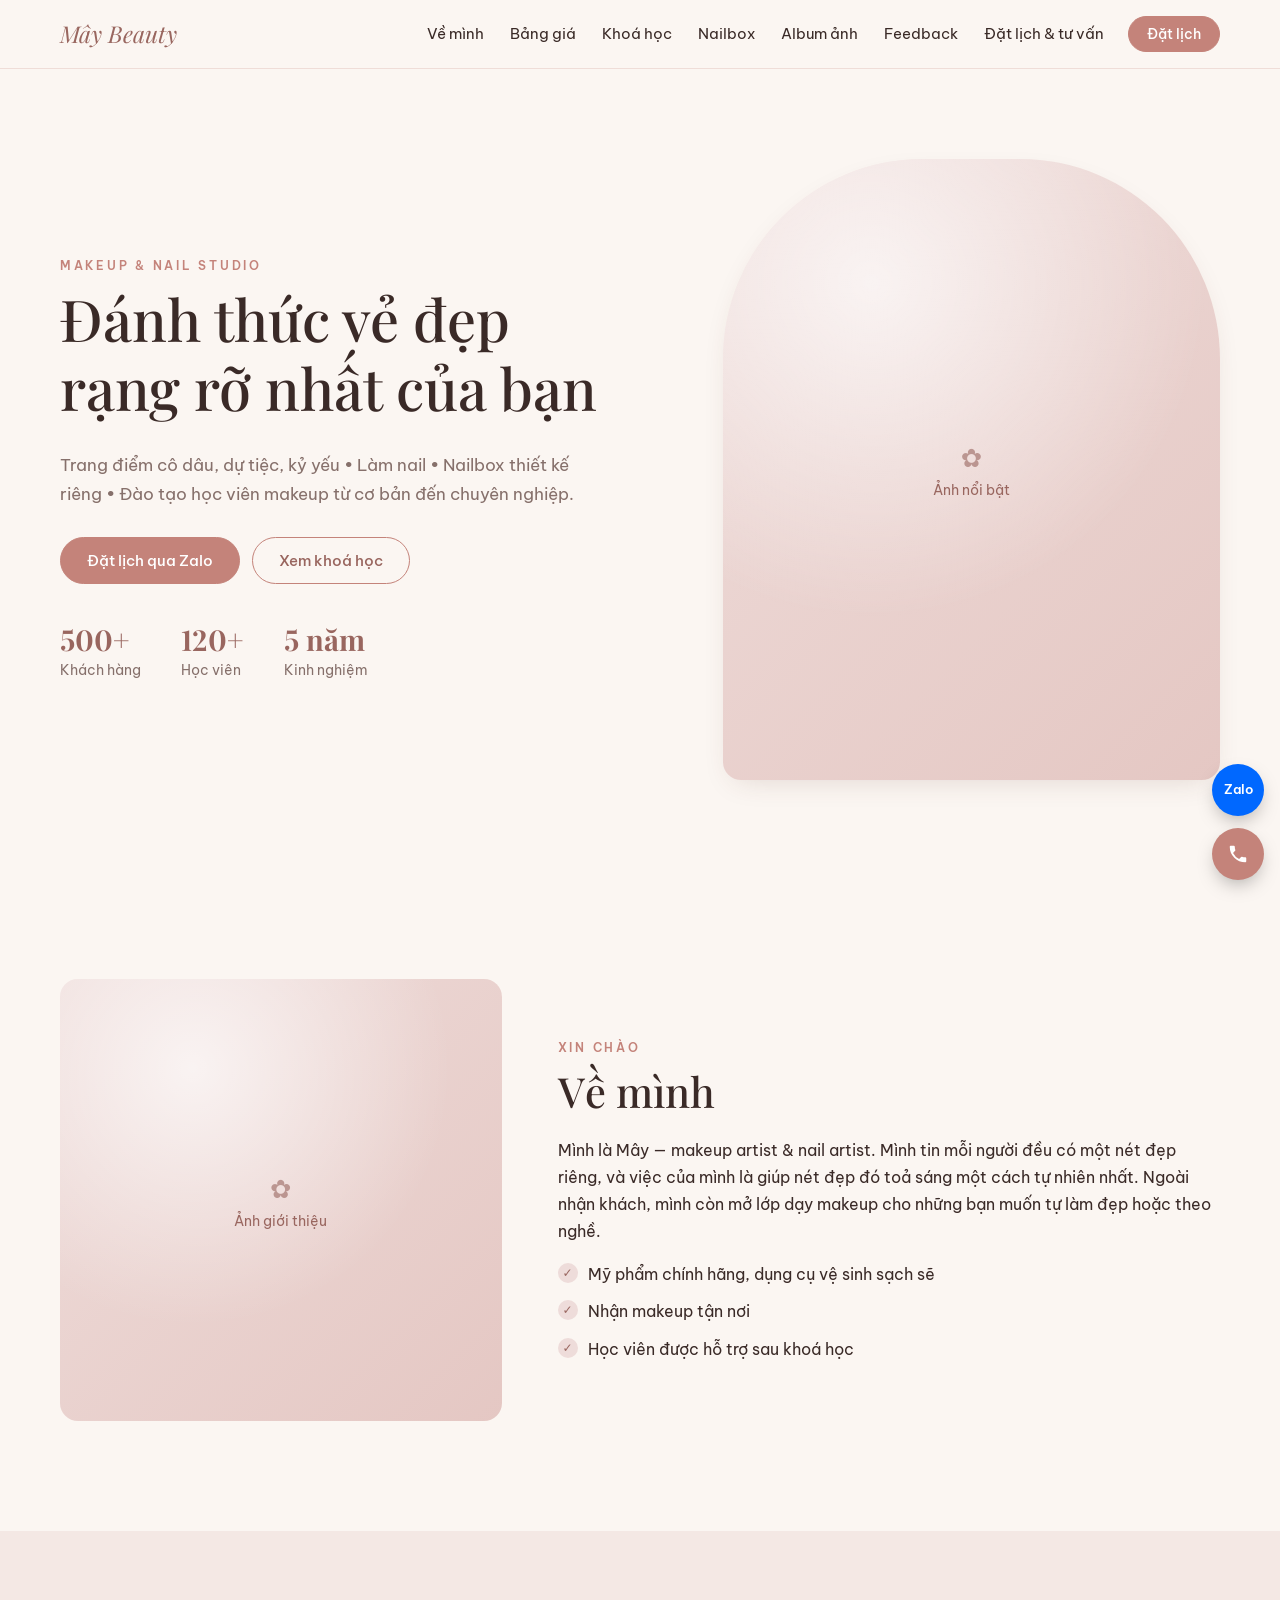
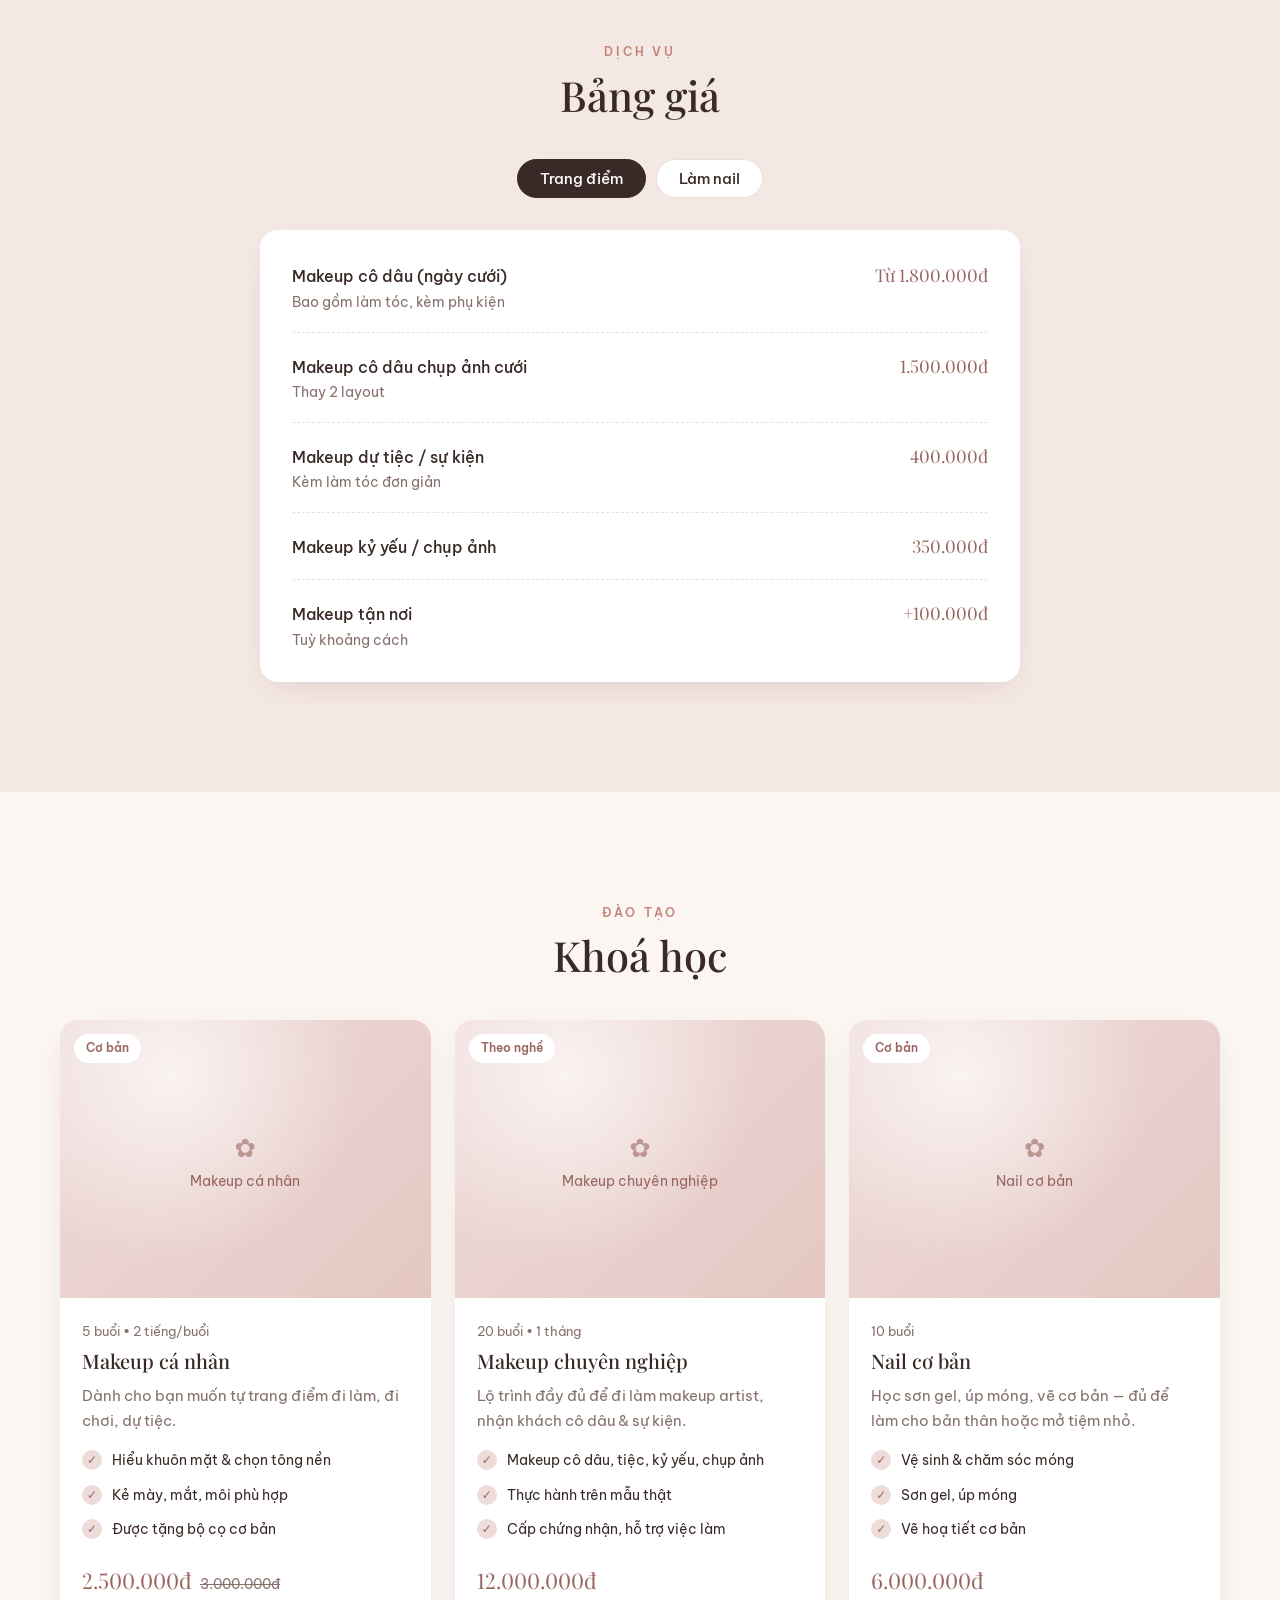
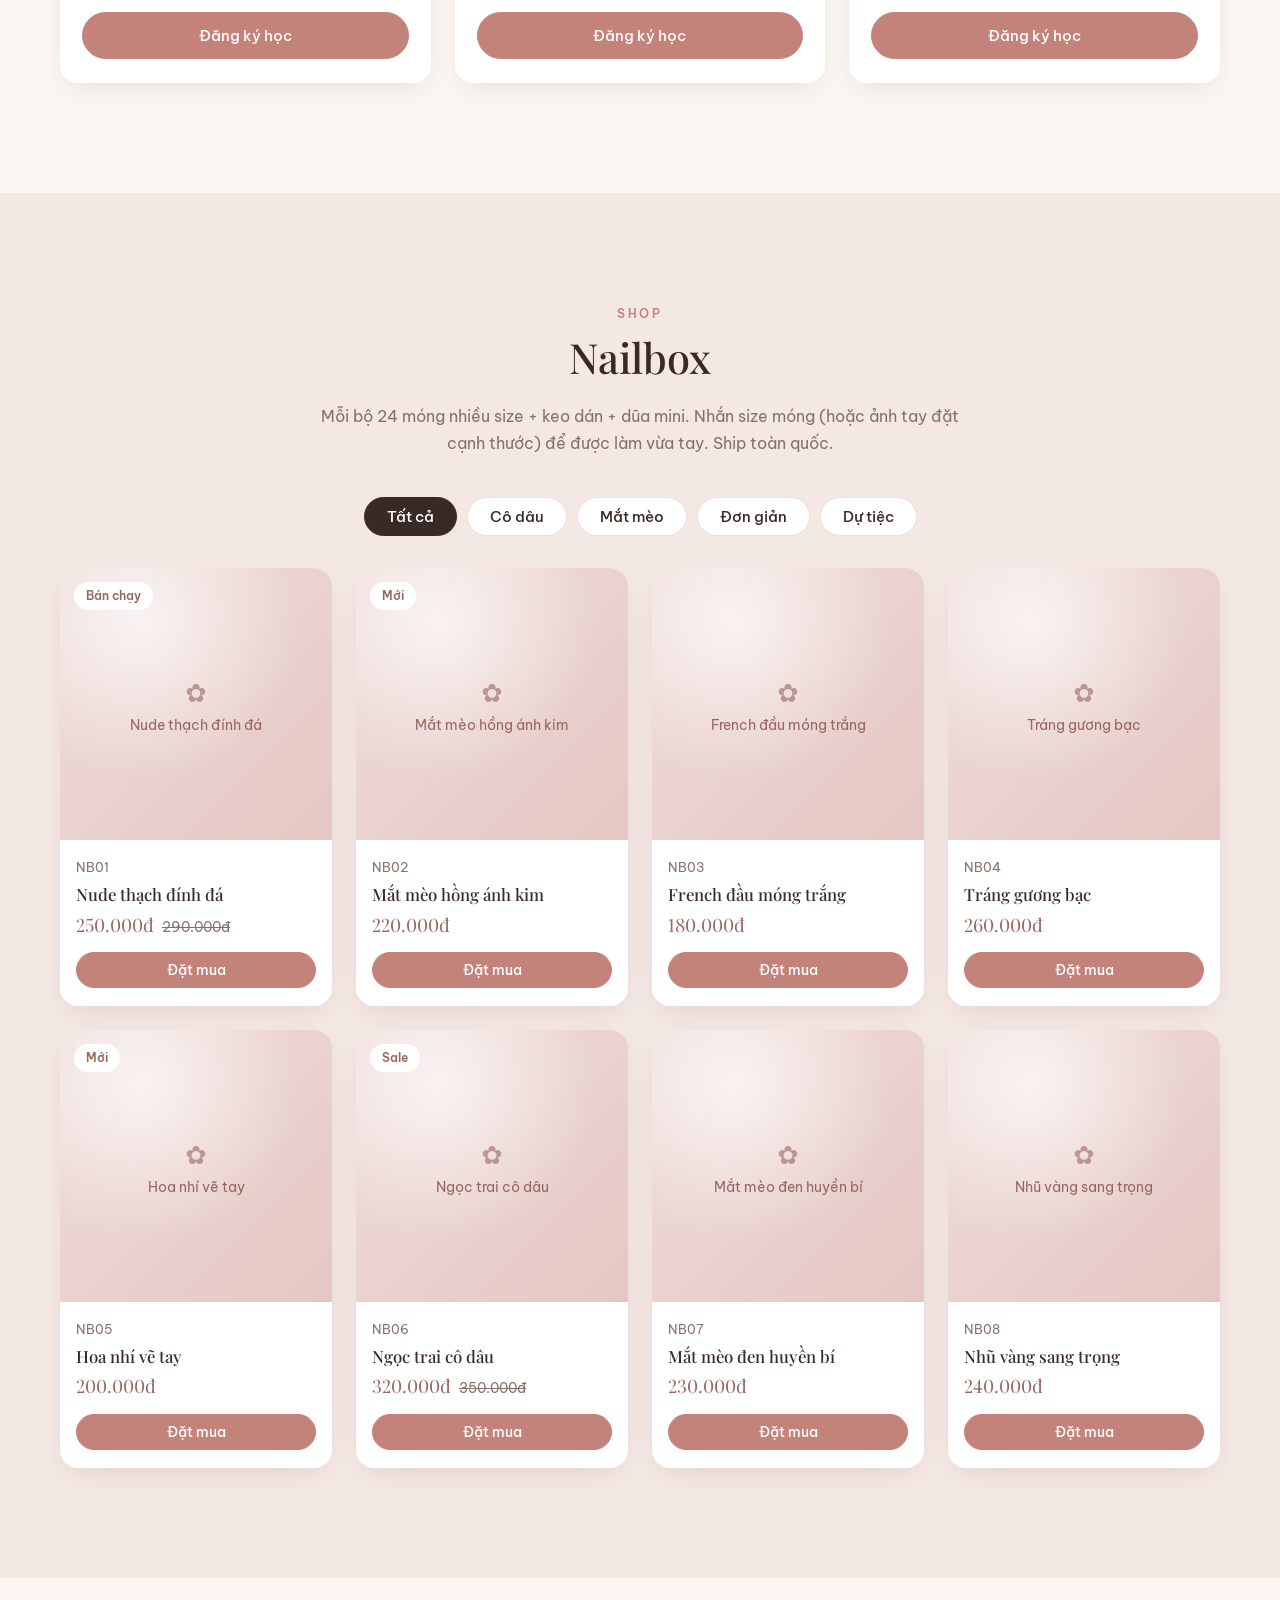
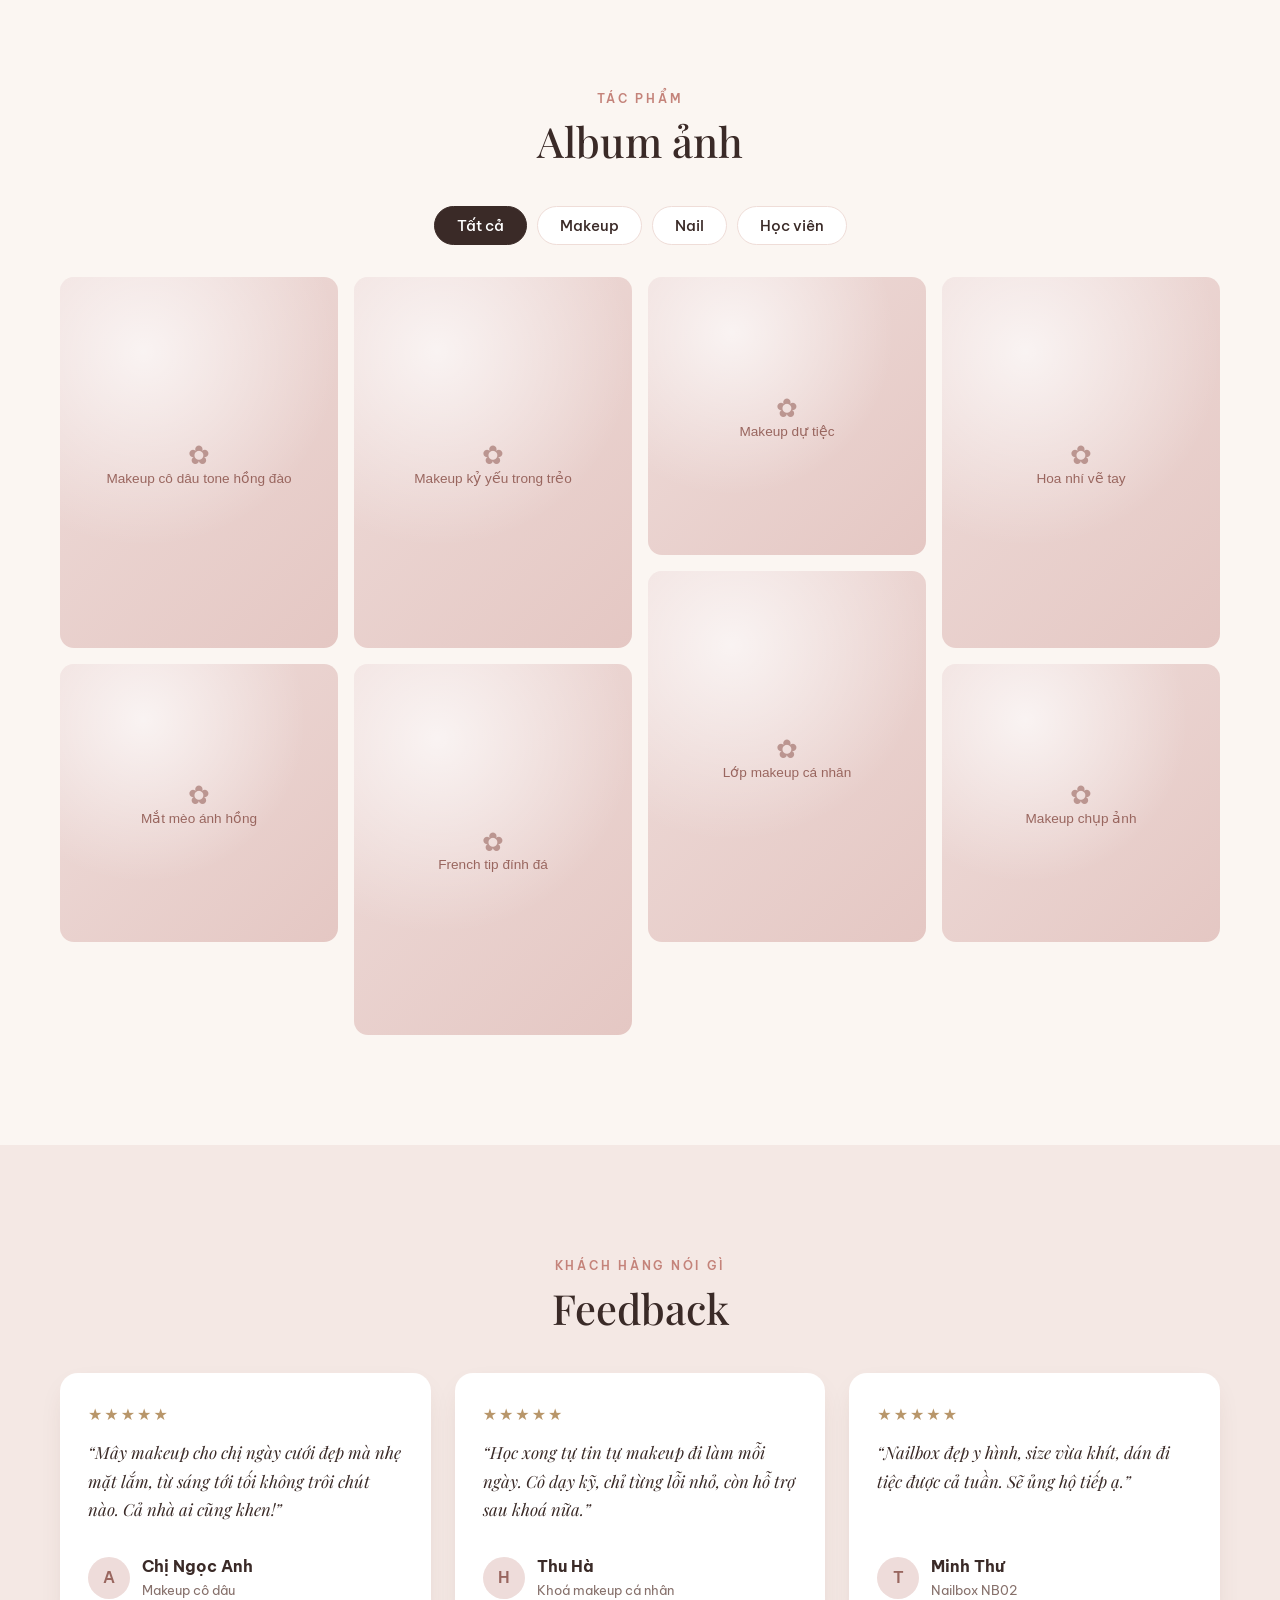
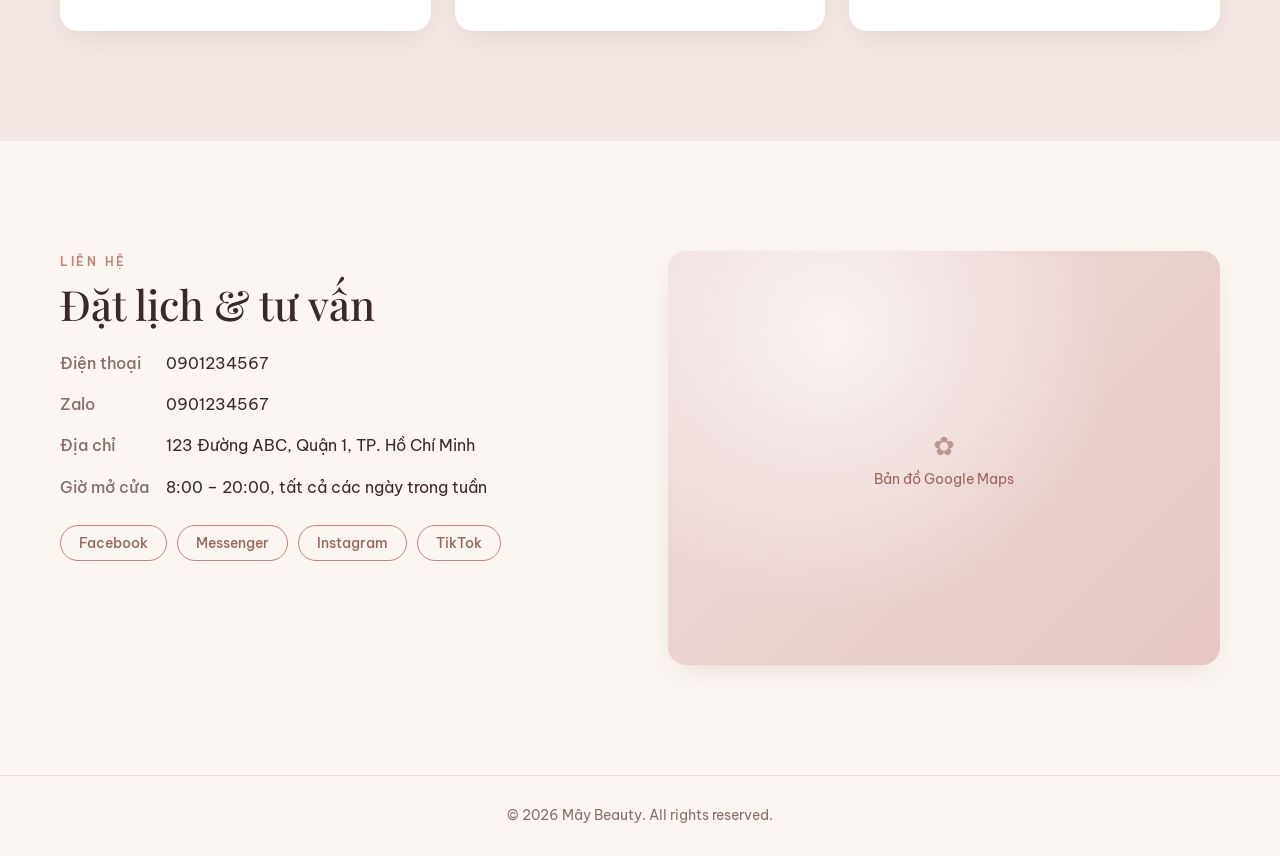
==== index.html @ c7b51797 "Website makeup & nail với trang quản trị Sveltia CMS Co-Authored-By: Claude Opus 5.5 <noreply@anthro" ====
<!doctype html>
<html lang="vi">
<head>
  <meta charset="utf-8">
  <meta name="viewport" content="width=device-width, initial-scale=1">
  <title>Makeup & Nail Studio</title>
  <meta name="description" content="Trang điểm cô dâu, dự tiệc • Làm nail • Nailbox thiết kế riêng • Khoá học makeup.">
  <link rel="preconnect" href="https://fonts.googleapis.com">
  <link rel="preconnect" href="https://fonts.gstatic.com" crossorigin>
  <link href="https://fonts.googleapis.com/css2?family=Be+Vietnam+Pro:wght@300;400;500;600&family=Playfair+Display:ital,wght@0,500;0,600;1,500&display=swap&subset=vietnamese" rel="stylesheet">
  <link rel="stylesheet" href="css/style.css">
</head>
<body>

  <header class="header" id="top">
    <div class="container header__inner">
      <a href="#top" class="logo" id="logo"></a>
      <nav class="nav" id="nav"></nav>
      <a class="btn btn--sm header__cta" data-zalo target="_blank" rel="noopener">Đặt lịch</a>
      <button class="nav-toggle" id="navToggle" aria-label="Mở menu"><span></span><span></span><span></span></button>
    </div>
  </header>

  <main>
    <!-- HERO -->
    <section class="hero">
      <div class="container hero__inner">
        <div class="hero__text">
          <p class="eyebrow" id="heroTagline"></p>
          <h1 id="heroTitle"></h1>
          <p class="lead" id="heroSubtitle"></p>
          <div class="hero__actions">
            <a class="btn" data-zalo target="_blank" rel="noopener">Đặt lịch qua Zalo</a>
            <a class="btn btn--ghost" href="#khoa-hoc">Xem khoá học</a>
          </div>
          <ul class="stats" id="heroStats"></ul>
        </div>
        <div class="hero__media" id="heroImage"></div>
      </div>
    </section>

    <!-- ABOUT -->
    <section class="section about" id="gioi-thieu" data-section="about">
      <div class="container about__inner">
        <div class="about__media" id="aboutImage"></div>
        <div>
          <p class="eyebrow" data-eyebrow></p>
          <h2 data-title></h2>
          <p id="aboutText"></p>
          <ul class="checklist" id="aboutHighlights"></ul>
        </div>
      </div>
    </section>

    <!-- SERVICES -->
    <section class="section section--tint" id="dich-vu" data-section="services">
      <div class="container">
        <div class="section__head">
          <p class="eyebrow" data-eyebrow></p>
          <h2 data-title></h2>
        </div>
        <div class="tabs" id="serviceTabs" role="tablist"></div>
        <div class="price-list" id="serviceList"></div>
      </div>
    </section>

    <!-- COURSES -->
    <section class="section" id="khoa-hoc" data-section="courses">
      <div class="container">
        <div class="section__head">
          <p class="eyebrow" data-eyebrow></p>
          <h2 data-title></h2>
        </div>
        <div class="grid grid--3" id="courseList"></div>
      </div>
    </section>

    <!-- NAILBOX -->
    <section class="section section--tint" id="nailbox" data-section="nailbox">
      <div class="container">
        <div class="section__head">
          <p class="eyebrow" data-eyebrow></p>
          <h2 data-title></h2>
          <p class="section__note" id="nailboxNote"></p>
        </div>
        <div class="chips" id="nailboxFilter"></div>
        <div class="grid grid--4" id="nailboxList"></div>
      </div>
    </section>

    <!-- GALLERY -->
    <section class="section" id="album" data-section="gallery">
      <div class="container">
        <div class="section__head">
          <p class="eyebrow" data-eyebrow></p>
          <h2 data-title></h2>
        </div>
        <div class="chips" id="galleryFilter"></div>
        <div class="gallery" id="galleryList"></div>
      </div>
    </section>

    <!-- FEEDBACK -->
    <section class="section section--tint" id="feedback" data-section="feedback">
      <div class="container">
        <div class="section__head">
          <p class="eyebrow" data-eyebrow></p>
          <h2 data-title></h2>
        </div>
        <div class="grid grid--3" id="feedbackList"></div>
      </div>
    </section>

    <!-- CONTACT -->
    <section class="section" id="lien-he" data-section="contact">
      <div class="container contact">
        <div>
          <p class="eyebrow" data-eyebrow></p>
          <h2 data-title></h2>
          <ul class="contact__list" id="contactList"></ul>
          <div class="socials" id="socials"></div>
        </div>
        <div class="contact__map" id="contactMap"></div>
      </div>
    </section>
  </main>

  <footer class="footer">
    <div class="container">
      <p>© <span id="year"></span> <span id="footerBrand"></span>. All rights reserved.</p>
    </div>
  </footer>

  <!-- Floating contact -->
  <div class="float-contact">
    <a class="float-btn float-btn--zalo" data-zalo target="_blank" rel="noopener" aria-label="Chat Zalo">Zalo</a>
    <a class="float-btn float-btn--phone" data-phone aria-label="Gọi điện">
      <svg viewBox="0 0 24 24" width="22" height="22" fill="currentColor"><path d="M6.6 10.8a15.1 15.1 0 0 0 6.6 6.6l2.2-2.2a1 1 0 0 1 1-.25 11.4 11.4 0 0 0 3.6.57 1 1 0 0 1 1 1V20a1 1 0 0 1-1 1A17 17 0 0 1 3 4a1 1 0 0 1 1-1h3.5a1 1 0 0 1 1 1c0 1.25.2 2.45.57 3.57a1 1 0 0 1-.25 1z"/></svg>
    </a>
  </div>

  <!-- Lightbox -->
  <div class="lightbox" id="lightbox" hidden>
    <button class="lightbox__close" data-lb="close" aria-label="Đóng">×</button>
    <button class="lightbox__nav lightbox__nav--prev" data-lb="prev" aria-label="Ảnh trước">‹</button>
    <figure class="lightbox__figure">
      <div class="lightbox__img" id="lbImg"></div>
      <figcaption id="lbCaption"></figcaption>
    </figure>
    <button class="lightbox__nav lightbox__nav--next" data-lb="next" aria-label="Ảnh sau">›</button>
  </div>

  <div class="toast" id="toast" role="status" aria-live="polite"></div>

  <script src="js/main.js"></script>
</body>
</html>
---- css/style.css ----
:root {
  --bg: #fbf6f2;
  --surface: #ffffff;
  --tint: color-mix(in srgb, var(--rose) 12%, var(--bg));
  --ink: #3a2a27;
  --muted: #86706b;
  --rose: #c4837a;
  --rose-dark: color-mix(in srgb, var(--rose) 78%, #000);
  --blush: color-mix(in srgb, var(--rose) 28%, #fff);
  --gold: #b8966a;
  --line: color-mix(in srgb, var(--rose) 22%, var(--bg));
  --radius: 18px;
  --shadow: 0 10px 30px -12px rgba(90, 50, 40, .18);
  --serif: "Playfair Display", Georgia, serif;
  --sans: "Be Vietnam Pro", system-ui, -apple-system, sans-serif;
}

*, *::before, *::after { box-sizing: border-box; }
html { scroll-behavior: smooth; scroll-padding-top: 80px; }
body {
  margin: 0;
  background: var(--bg);
  color: var(--ink);
  font: 400 16px/1.7 var(--sans);
  -webkit-font-smoothing: antialiased;
}
img { max-width: 100%; display: block; }
a { color: inherit; text-decoration: none; }
h1, h2, h3 { font-family: var(--serif); font-weight: 500; line-height: 1.2; margin: 0 0 .5em; }
.price, .price-row__price, .stats strong { font-variant-numeric: lining-nums; }
h1 { font-size: clamp(2.2rem, 5vw, 3.6rem); }
h2 { font-size: clamp(1.8rem, 3.5vw, 2.6rem); }
h3 { font-size: 1.25rem; }
p { margin: 0 0 1em; }

.container { width: min(1160px, 100% - 32px); margin-inline: auto; }
.section { padding: clamp(64px, 9vw, 110px) 0; }
.section--tint { background: var(--tint); }
.section__head { text-align: center; margin-bottom: 40px; }
.section__note { max-width: 640px; margin: 0 auto; color: var(--muted); }
.eyebrow {
  font-size: .78rem; letter-spacing: .22em; text-transform: uppercase;
  color: var(--rose); font-weight: 600; margin-bottom: .6em;
}
.lead { font-size: 1.08rem; color: var(--muted); max-width: 520px; }

/* Buttons */
.btn {
  display: inline-flex; align-items: center; justify-content: center; gap: 8px;
  padding: 13px 26px; border-radius: 999px; border: 1px solid var(--rose);
  background: var(--rose); color: #fff; font: 500 .95rem var(--sans);
  cursor: pointer; transition: background .2s, color .2s, transform .2s;
}
.btn:hover { background: var(--rose-dark); border-color: var(--rose-dark); transform: translateY(-1px); }
.btn--ghost { background: transparent; color: var(--rose-dark); }
.btn--ghost:hover { background: var(--rose); color: #fff; }
.btn--sm { padding: 8px 18px; font-size: .88rem; }
.btn--block { width: 100%; }

/* Header */
.header {
  position: sticky; top: 0; z-index: 50;
  background: color-mix(in srgb, var(--bg) 88%, transparent); backdrop-filter: blur(10px);
  border-bottom: 1px solid var(--line);
}
.header__inner { display: flex; align-items: center; gap: 24px; height: 68px; }
.logo { font-family: var(--serif); font-size: 1.45rem; font-style: italic; color: var(--rose-dark); margin-right: auto; }
.logo img { height: 44px; width: auto; }
.nav { display: flex; gap: 26px; font-size: .93rem; }
.nav a { position: relative; padding: 4px 0; }
.nav a::after {
  content: ""; position: absolute; left: 0; bottom: 0; height: 1px; width: 0;
  background: var(--rose); transition: width .25s;
}
.nav a:hover::after { width: 100%; }
.nav-toggle { display: none; background: none; border: 0; padding: 8px; cursor: pointer; }
.nav-toggle span { display: block; width: 22px; height: 2px; background: var(--ink); margin: 5px 0; transition: .25s; }

/* Image placeholder */
.ph {
  width: 100%; height: 100%; min-height: 100%;
  display: flex; align-items: center; justify-content: center; text-align: center;
  padding: 16px; color: var(--rose-dark); font-size: .85rem;
  background:
    radial-gradient(circle at 30% 20%, rgba(255,255,255,.7), transparent 55%),
    linear-gradient(135deg, var(--blush), color-mix(in srgb, var(--rose) 45%, #fff));
}
.ph span::before { content: "✿"; display: block; font-size: 1.6rem; opacity: .6; }
.media { overflow: hidden; border-radius: var(--radius); background: var(--blush); }
.media img { width: 100%; height: 100%; object-fit: cover; }

/* Hero */
.hero { padding: clamp(40px, 7vw, 90px) 0; overflow: hidden; }
.hero__inner { display: grid; grid-template-columns: 1.1fr .9fr; gap: 56px; align-items: center; }
.hero h1 { white-space: pre-line; }
.hero__actions { display: flex; flex-wrap: wrap; gap: 12px; margin: 28px 0 40px; }
.hero__media {
  aspect-ratio: 4 / 5; border-radius: 200px 200px var(--radius) var(--radius);
  overflow: hidden; box-shadow: var(--shadow);
}
.hero__media img { width: 100%; height: 100%; object-fit: cover; }
.stats { list-style: none; padding: 0; margin: 0; display: flex; gap: 40px; }
.stats strong { display: block; font-family: var(--serif); font-size: 1.8rem; color: var(--rose-dark); line-height: 1.1; }
.stats span { font-size: .85rem; color: var(--muted); }

/* About */
.about__inner { display: grid; grid-template-columns: .8fr 1.2fr; gap: 56px; align-items: center; }
.about__media { aspect-ratio: 1; border-radius: var(--radius); overflow: hidden; }
.about__media img { width: 100%; height: 100%; object-fit: cover; }
.checklist { list-style: none; padding: 0; margin: 0; display: grid; gap: 10px; }
.checklist li { padding-left: 30px; position: relative; }
.checklist li::before {
  content: "✓"; position: absolute; left: 0; top: 2px;
  width: 20px; height: 20px; border-radius: 50%; background: var(--blush);
  color: var(--rose-dark); font-size: .75rem; display: grid; place-items: center;
}

/* Tabs & chips */
.tabs, .chips { display: flex; flex-wrap: wrap; justify-content: center; gap: 10px; margin-bottom: 32px; }
.tab, .chip {
  border: 1px solid var(--line); background: var(--surface); color: var(--ink);
  padding: 9px 22px; border-radius: 999px; cursor: pointer; font: 500 .92rem var(--sans);
  transition: .2s;
}
.tab:hover, .chip:hover { border-color: var(--rose); }
.tab.is-active, .chip.is-active { background: var(--ink); border-color: var(--ink); color: #fff; }

/* Price list */
.price-list {
  max-width: 760px; margin: 0 auto; background: var(--surface);
  border-radius: var(--radius); padding: 12px 32px; box-shadow: var(--shadow);
}
.price-row {
  display: flex; align-items: baseline; gap: 12px; padding: 18px 0;
  border-bottom: 1px dashed var(--line);
}
.price-row:last-child { border-bottom: 0; }
.price-row__name { font-weight: 500; }
.price-row__note { display: block; font-size: .85rem; color: var(--muted); font-weight: 400; }
.price-row__dots { flex: 1; }
.price-row__price { font-family: var(--serif); font-size: 1.1rem; color: var(--rose-dark); white-space: nowrap; }

/* Grid & cards */
.grid { display: grid; gap: 24px; }
.grid--3 { grid-template-columns: repeat(3, 1fr); }
.grid--4 { grid-template-columns: repeat(4, 1fr); }
.card {
  background: var(--surface); border-radius: var(--radius); overflow: hidden;
  box-shadow: var(--shadow); display: flex; flex-direction: column;
  transition: transform .25s;
}
.card:hover { transform: translateY(-4px); }
.card__media { aspect-ratio: 4 / 3; position: relative; }
.card__media img { width: 100%; height: 100%; object-fit: cover; }
.card__body { padding: 22px 22px 24px; display: flex; flex-direction: column; flex: 1; }
.card__meta { font-size: .82rem; color: var(--muted); margin-bottom: 6px; }
.card__desc { color: var(--muted); font-size: .93rem; }
.card .checklist { font-size: .9rem; margin-bottom: 20px; }
.card__foot { margin-top: auto; display: flex; flex-direction: column; gap: 14px; }
.badge {
  position: absolute; top: 14px; left: 14px; z-index: 1;
  background: var(--surface); color: var(--rose-dark);
  font-size: .75rem; font-weight: 600; padding: 4px 12px; border-radius: 999px;
}
.price { font-family: var(--serif); font-size: 1.35rem; color: var(--rose-dark); }
.price del { font-family: var(--sans); font-size: .85rem; color: var(--muted); margin-left: 8px; }

.product .card__media { aspect-ratio: 1; }
.product .card__body { padding: 16px 16px 18px; }
.product h3 { font-size: 1.05rem; margin-bottom: 4px; }
.product .price { font-size: 1.15rem; margin-bottom: 12px; }

/* Gallery */
.gallery { columns: 4 220px; column-gap: 16px; }
.gallery__item {
  break-inside: avoid; margin-bottom: 16px; border-radius: 14px; overflow: hidden;
  position: relative; cursor: zoom-in; display: block; width: 100%;
  border: 0; padding: 0; background: var(--blush);
}
.gallery__item img { width: 100%; height: auto; transition: transform .4s; }
.gallery__item .ph { aspect-ratio: 3 / 4; }
.gallery__item:nth-child(3n+2) .ph { aspect-ratio: 1; }
.gallery__item:hover img { transform: scale(1.04); }
.gallery__cap {
  position: absolute; inset: auto 0 0 0; padding: 30px 14px 12px; text-align: left;
  color: #fff; font-size: .85rem; opacity: 0; transition: opacity .25s;
  background: linear-gradient(transparent, rgba(40, 20, 15, .65));
}
.gallery__item:hover .gallery__cap { opacity: 1; }

/* Feedback */
.review { padding: 28px; }
.stars { color: var(--gold); letter-spacing: 2px; margin-bottom: 10px; }
.review__text { font-family: var(--serif); font-style: italic; font-size: 1.05rem; }
.review__shot { border-radius: 12px; overflow: hidden; margin-bottom: 16px; border: 1px solid var(--line); }
.review__author { display: flex; align-items: center; gap: 12px; margin-top: auto; padding-top: 12px; }
.avatar {
  width: 42px; height: 42px; border-radius: 50%; background: var(--blush); color: var(--rose-dark);
  display: grid; place-items: center; font-weight: 600; flex-shrink: 0;
}
.review__author small { display: block; color: var(--muted); }

/* Contact */
.contact { display: grid; grid-template-columns: 1fr 1fr; gap: 56px; align-items: start; }
.contact__list { list-style: none; padding: 0; margin: 0 0 24px; display: grid; gap: 14px; }
.contact__list li { display: flex; gap: 14px; }
.contact__list b { min-width: 92px; font-weight: 500; color: var(--muted); }
.contact__map { aspect-ratio: 4 / 3; border-radius: var(--radius); overflow: hidden; box-shadow: var(--shadow); }
.contact__map iframe { width: 100%; height: 100%; border: 0; }
.socials { display: flex; flex-wrap: wrap; gap: 10px; }

/* Footer */
.footer { border-top: 1px solid var(--line); padding: 28px 0; text-align: center; color: var(--muted); font-size: .88rem; }
.footer p { margin: 0; }

/* Floating */
.float-contact { position: fixed; right: 16px; bottom: 20px; z-index: 60; display: grid; gap: 12px; }
.float-btn {
  width: 52px; height: 52px; border-radius: 50%; display: grid; place-items: center;
  color: #fff; font-weight: 600; font-size: .8rem; box-shadow: 0 8px 20px -6px rgba(0,0,0,.35);
  transition: transform .2s;
}
.float-btn:hover { transform: scale(1.08); }
.float-btn--zalo { background: #0068ff; }
.float-btn--phone { background: var(--rose); animation: ring 2.4s infinite; }
@keyframes ring { 0%, 100% { box-shadow: 0 0 0 0 color-mix(in srgb, var(--rose) 55%, transparent); } 70% { box-shadow: 0 0 0 14px transparent; } }

/* Lightbox */
.lightbox {
  position: fixed; inset: 0; z-index: 100; background: rgba(30, 18, 15, .92);
  display: flex; align-items: center; justify-content: center; padding: 20px;
}
.lightbox[hidden] { display: none; }
.lightbox__figure { margin: 0; max-width: min(900px, 100%); text-align: center; color: #fff; }
.lightbox__img img { max-height: 80vh; width: auto; margin: 0 auto; border-radius: 8px; }
.lightbox__img .ph { width: min(420px, 80vw); aspect-ratio: 3 / 4; border-radius: 8px; margin: 0 auto; }
.lightbox figcaption { margin-top: 12px; font-size: .95rem; opacity: .85; }
.lightbox button {
  position: absolute; background: rgba(255,255,255,.12); color: #fff; border: 0;
  width: 46px; height: 46px; border-radius: 50%; font-size: 1.8rem; line-height: 1; cursor: pointer;
}
.lightbox button:hover { background: rgba(255,255,255,.25); }
.lightbox__close { top: 18px; right: 18px; }
.lightbox__nav--prev { left: 18px; top: 50%; transform: translateY(-50%); }
.lightbox__nav--next { right: 18px; top: 50%; transform: translateY(-50%); }

/* Toast */
.toast {
  position: fixed; left: 50%; bottom: 28px; z-index: 120; transform: translate(-50%, 20px);
  background: var(--ink); color: #fff; padding: 12px 22px; border-radius: 999px; font-size: .9rem;
  opacity: 0; pointer-events: none; transition: .3s; max-width: calc(100% - 32px); text-align: center;
}
.toast.is-show { opacity: 1; transform: translate(-50%, 0); }

/* Responsive */
@media (max-width: 1000px) {
  .grid--4 { grid-template-columns: repeat(3, 1fr); }
  .grid--3 { grid-template-columns: repeat(2, 1fr); }
}
@media (max-width: 860px) {
  .nav-toggle { display: block; }
  .header__cta { display: none; }
  .nav {
    position: absolute; top: 68px; left: 0; right: 0; flex-direction: column; gap: 0;
    background: var(--bg); border-bottom: 1px solid var(--line);
    max-height: 0; overflow: hidden; transition: max-height .3s;
  }
  .nav a { padding: 14px 16px; border-top: 1px solid var(--line); }
  .nav.is-open { max-height: 420px; }
  .nav-toggle.is-open span:nth-child(1) { transform: translateY(7px) rotate(45deg); }
  .nav-toggle.is-open span:nth-child(2) { opacity: 0; }
  .nav-toggle.is-open span:nth-child(3) { transform: translateY(-7px) rotate(-45deg); }
  .hero__inner, .about__inner, .contact { grid-template-columns: 1fr; gap: 36px; }
  .hero__media { max-width: 420px; width: 100%; margin: 0 auto; order: -1; }
  .about__media { max-width: 420px; }
  .stats { gap: 28px; }
}
@media (max-width: 640px) {
  .grid--3 { grid-template-columns: 1fr; }
  .grid--4 { grid-template-columns: repeat(2, 1fr); gap: 14px; }
  .product .card__body { padding: 12px 12px 14px; }
  .price-list { padding: 4px 18px; }
  .price-row { flex-wrap: wrap; gap: 4px 12px; }
  .price-row__dots { display: none; }
  .price-row__price { margin-left: auto; }
  .gallery { columns: 2; column-gap: 10px; }
  .gallery__item { margin-bottom: 10px; }
}
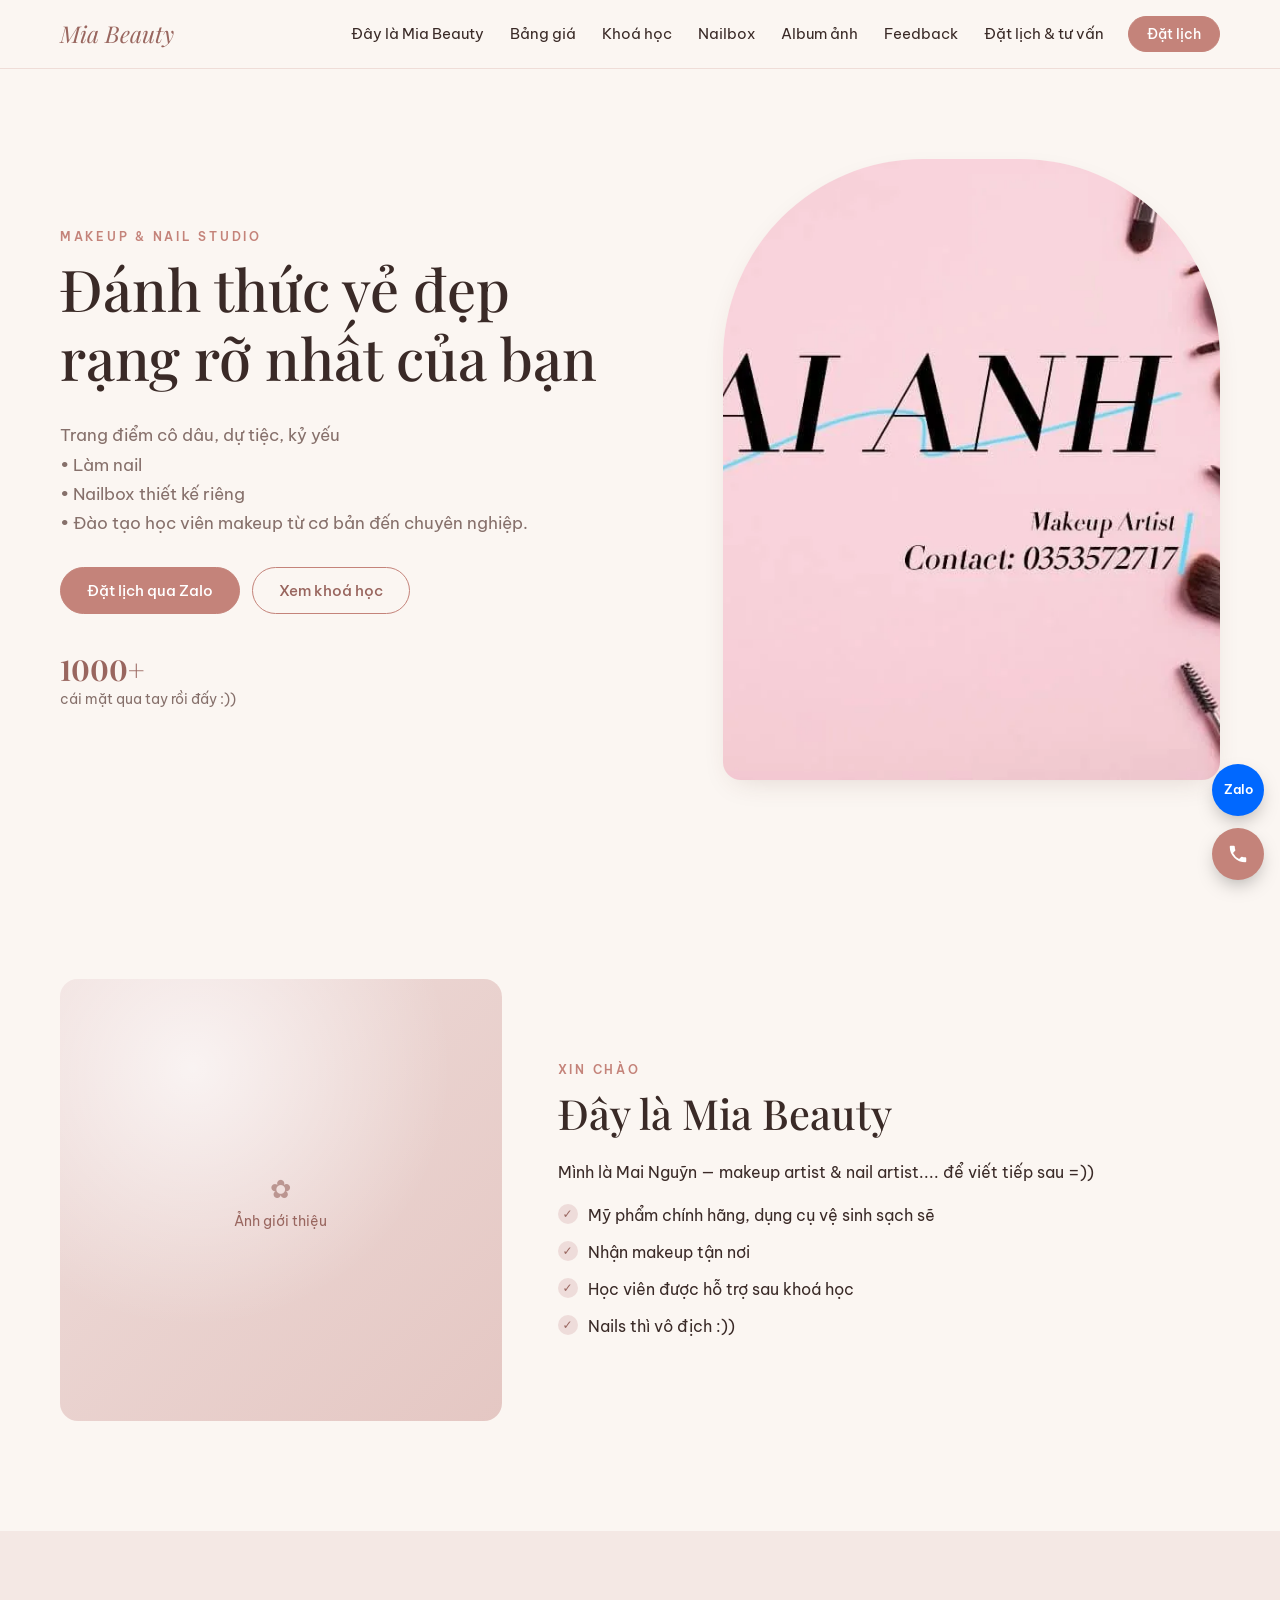
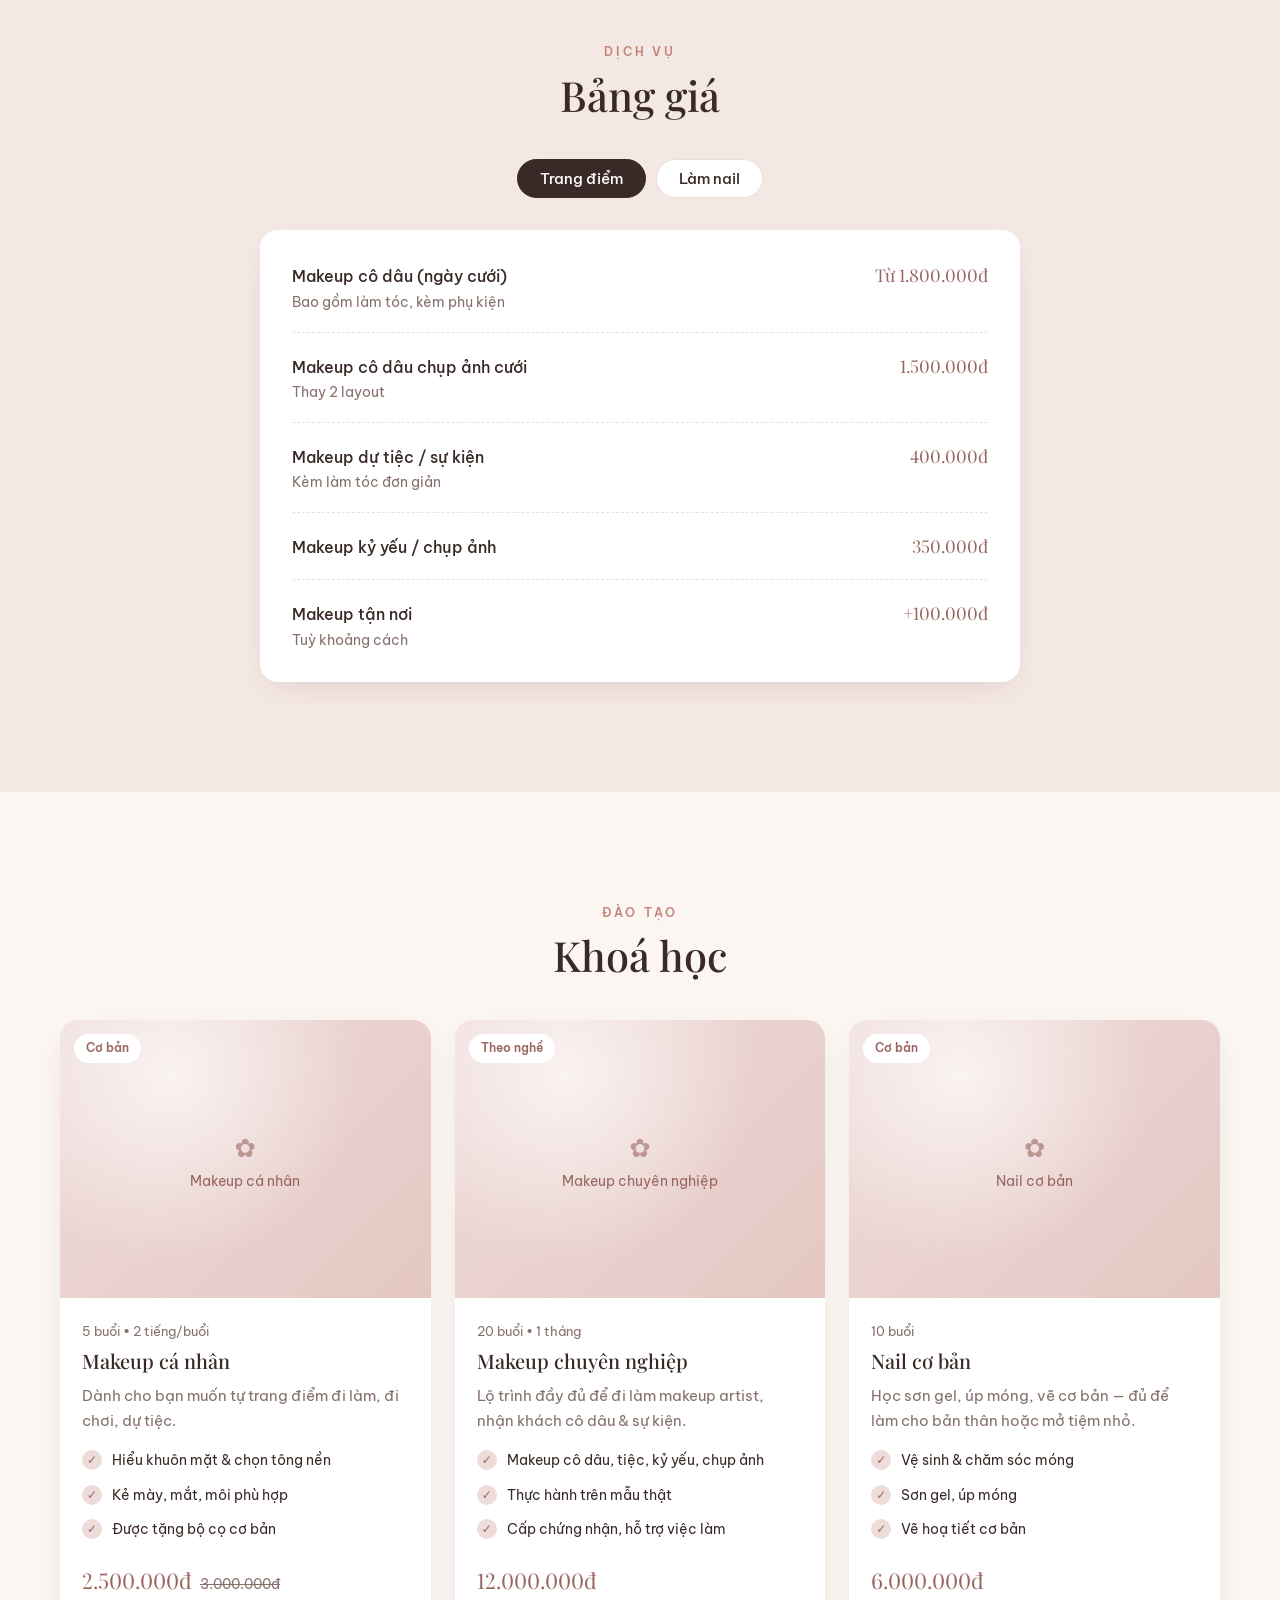
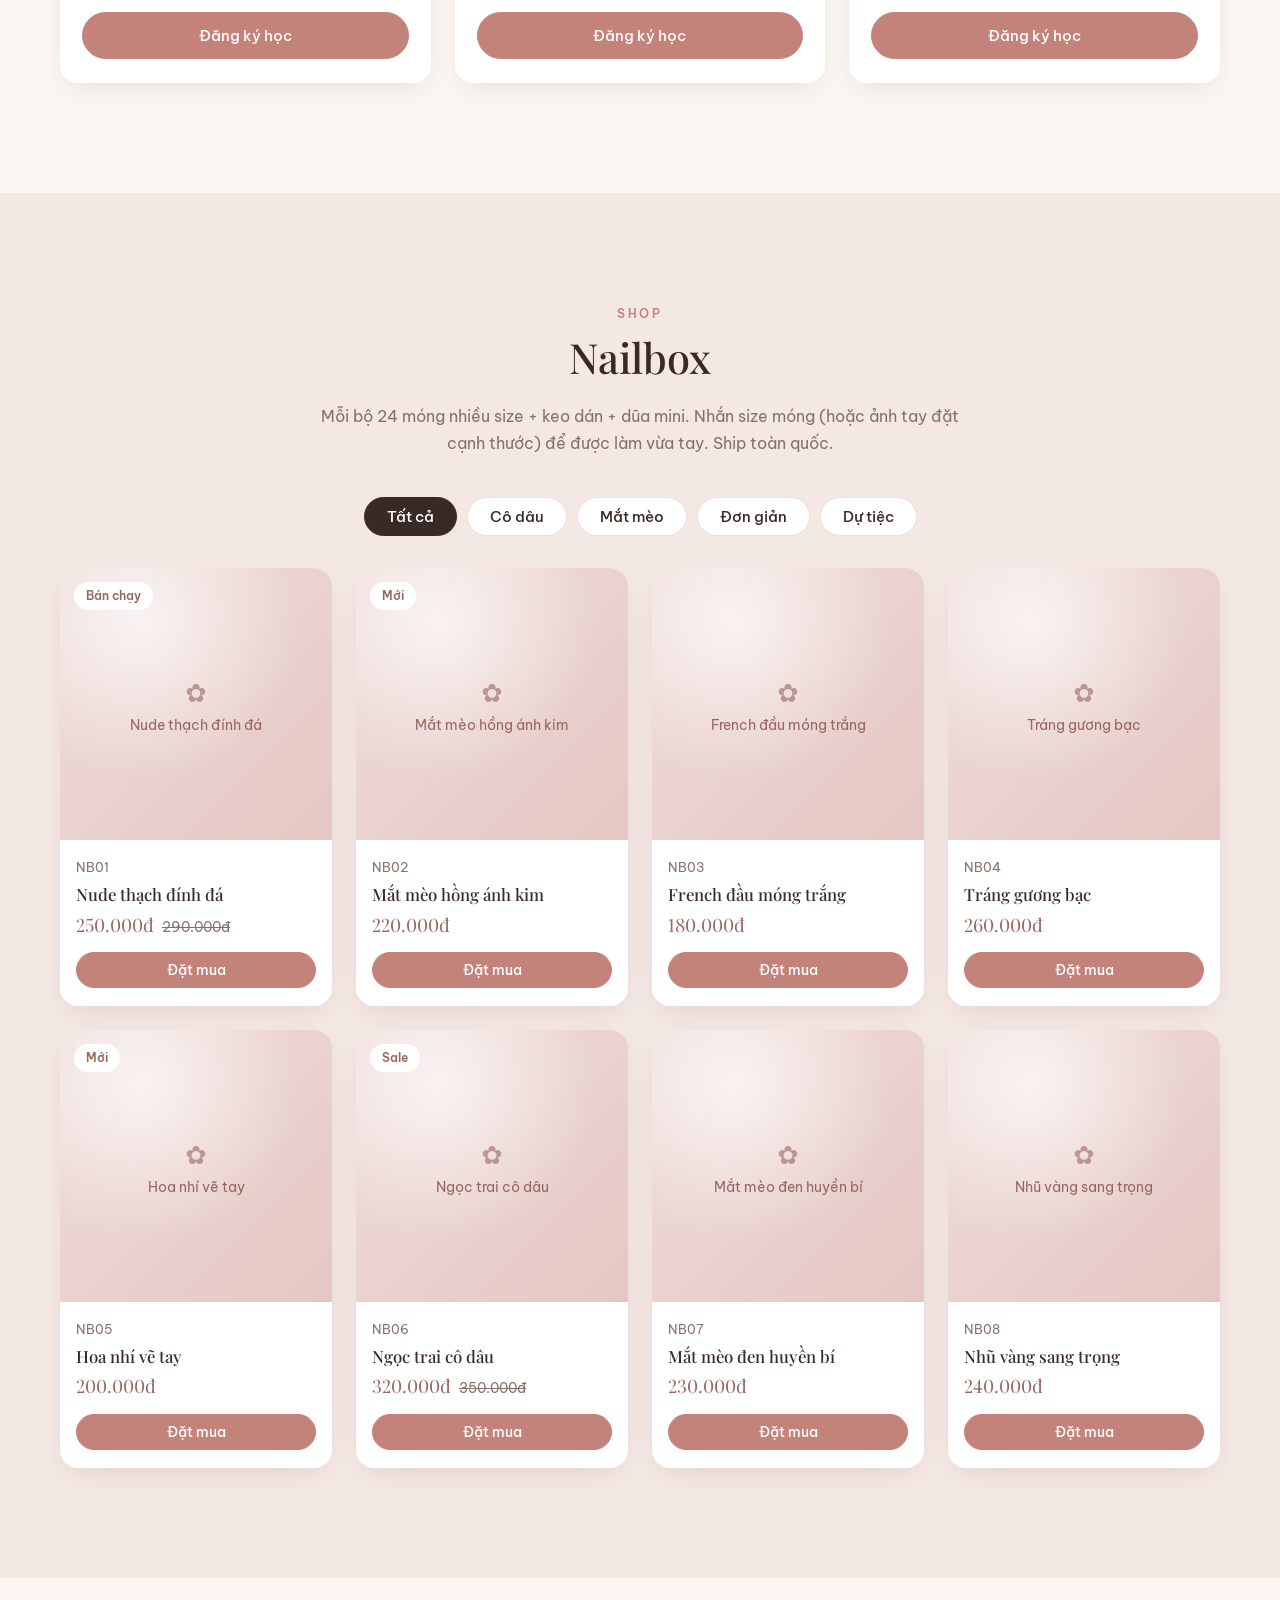
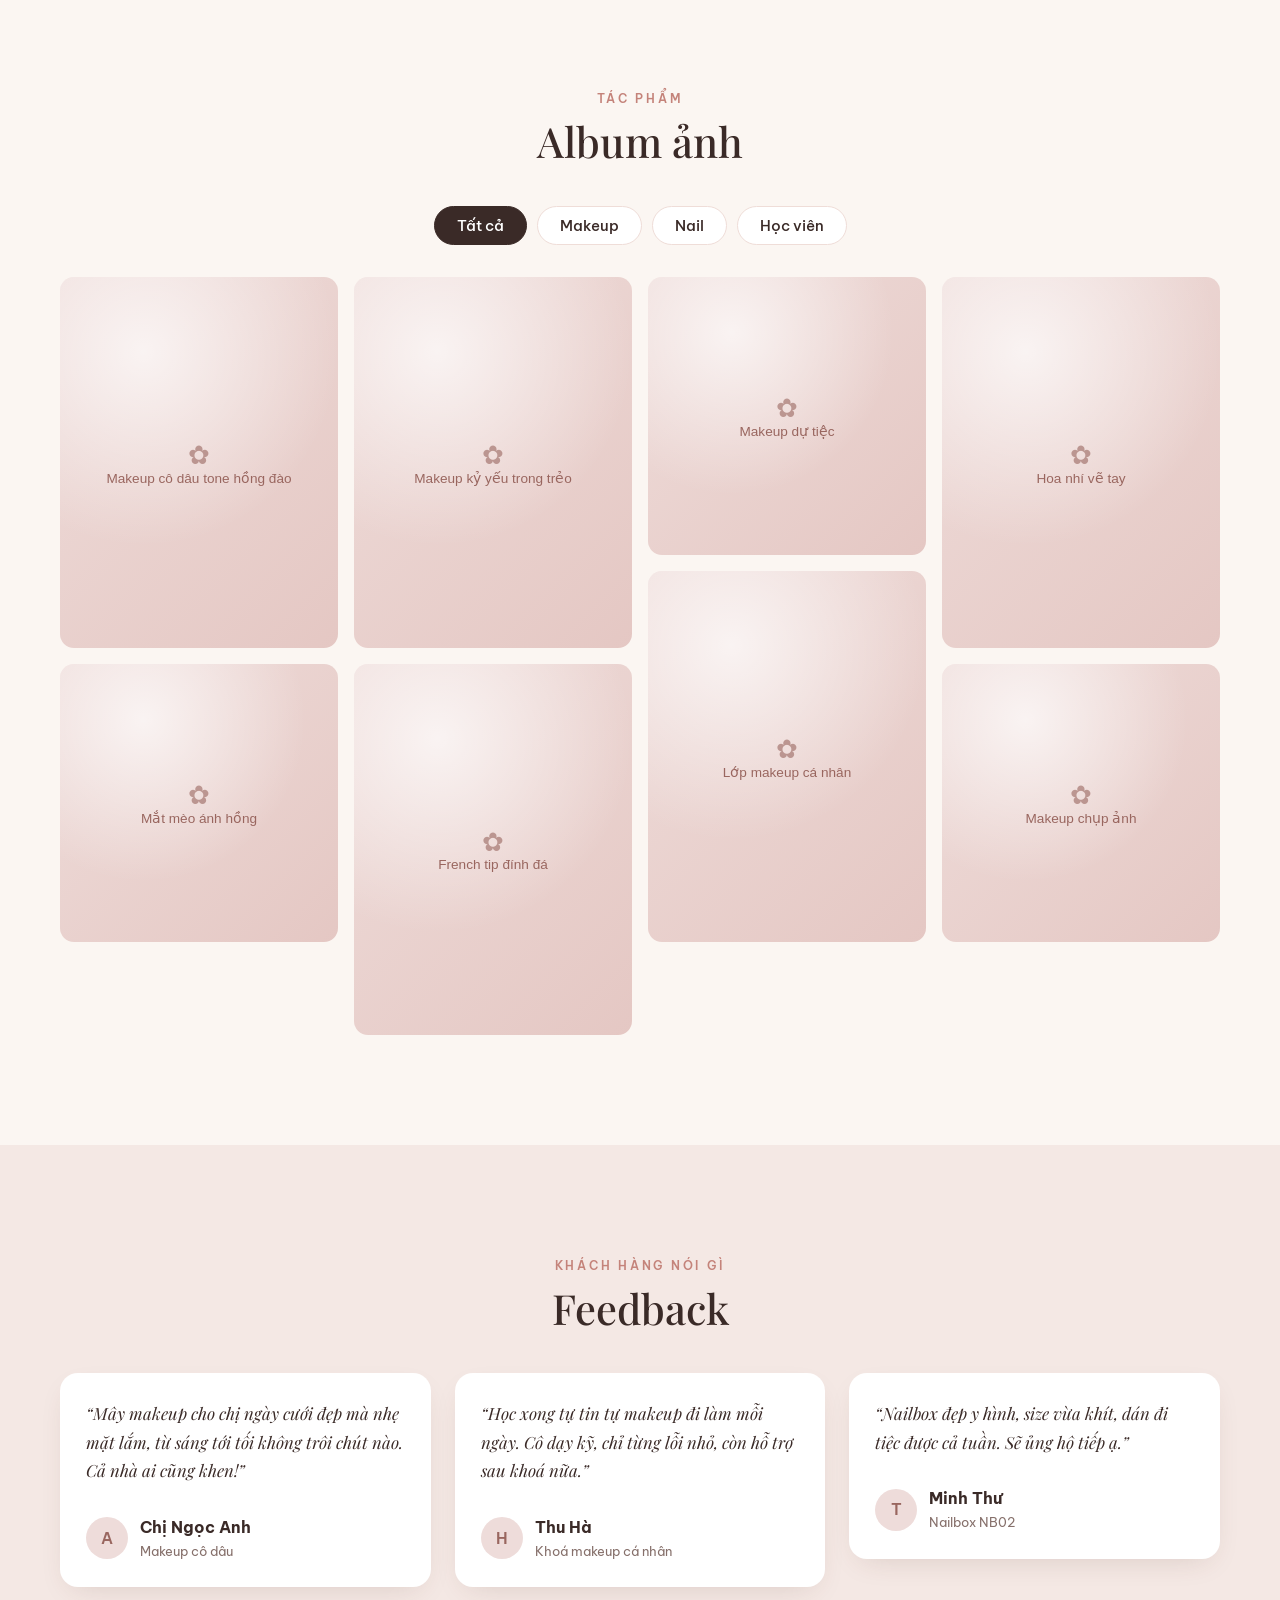
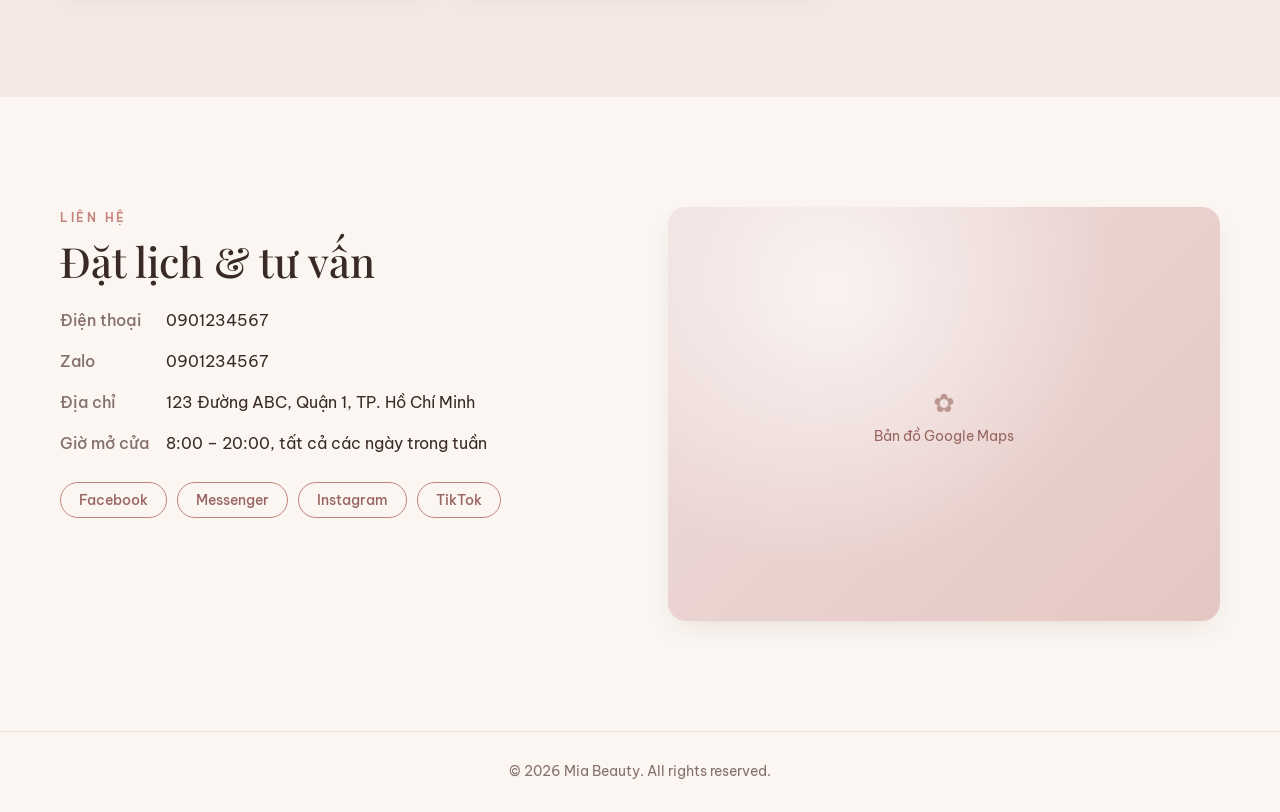
==== commit d37fc90c: "Tăng phiên bản file CSS/JS để trình duyệt tải bản mới Co-Authored-By: Claude Opus 5.5 <noreply@anthr" ====
--- a/index.html
+++ b/index.html
@@ -8,150 +8,11 @@
   <link rel="preconnect" href="https://fonts.googleapis.com">
   <link rel="preconnect" href="https://fonts.gstatic.com" crossorigin>
   <link href="https://fonts.googleapis.com/css2?family=Be+Vietnam+Pro:wght@300;400;500;600&family=Playfair+Display:ital,wght@0,500;0,600;1,500&display=swap&subset=vietnamese" rel="stylesheet">
-  <link rel="stylesheet" href="css/style.css">
+  <link rel="stylesheet" href="css/style.css?v=3">
 </head>
 <body>
-
-  <header class="header" id="top">
-    <div class="container header__inner">
-      <a href="#top" class="logo" id="logo"></a>
-      <nav class="nav" id="nav"></nav>
-      <a class="btn btn--sm header__cta" data-zalo target="_blank" rel="noopener">Đặt lịch</a>
-      <button class="nav-toggle" id="navToggle" aria-label="Mở menu"><span></span><span></span><span></span></button>
-    </div>
-  </header>
-
-  <main>
-    <!-- HERO -->
-    <section class="hero">
-      <div class="container hero__inner">
-        <div class="hero__text">
-          <p class="eyebrow" id="heroTagline"></p>
-          <h1 id="heroTitle"></h1>
-          <p class="lead" id="heroSubtitle"></p>
-          <div class="hero__actions">
-            <a class="btn" data-zalo target="_blank" rel="noopener">Đặt lịch qua Zalo</a>
-            <a class="btn btn--ghost" href="#khoa-hoc">Xem khoá học</a>
-          </div>
-          <ul class="stats" id="heroStats"></ul>
-        </div>
-        <div class="hero__media" id="heroImage"></div>
-      </div>
-    </section>
-
-    <!-- ABOUT -->
-    <section class="section about" id="gioi-thieu" data-section="about">
-      <div class="container about__inner">
-        <div class="about__media" id="aboutImage"></div>
-        <div>
-          <p class="eyebrow" data-eyebrow></p>
-          <h2 data-title></h2>
-          <p id="aboutText"></p>
-          <ul class="checklist" id="aboutHighlights"></ul>
-        </div>
-      </div>
-    </section>
-
-    <!-- SERVICES -->
-    <section class="section section--tint" id="dich-vu" data-section="services">
-      <div class="container">
-        <div class="section__head">
-          <p class="eyebrow" data-eyebrow></p>
-          <h2 data-title></h2>
-        </div>
-        <div class="tabs" id="serviceTabs" role="tablist"></div>
-        <div class="price-list" id="serviceList"></div>
-      </div>
-    </section>
-
-    <!-- COURSES -->
-    <section class="section" id="khoa-hoc" data-section="courses">
-      <div class="container">
-        <div class="section__head">
-          <p class="eyebrow" data-eyebrow></p>
-          <h2 data-title></h2>
-        </div>
-        <div class="grid grid--3" id="courseList"></div>
-      </div>
-    </section>
-
-    <!-- NAILBOX -->
-    <section class="section section--tint" id="nailbox" data-section="nailbox">
-      <div class="container">
-        <div class="section__head">
-          <p class="eyebrow" data-eyebrow></p>
-          <h2 data-title></h2>
-          <p class="section__note" id="nailboxNote"></p>
-        </div>
-        <div class="chips" id="nailboxFilter"></div>
-        <div class="grid grid--4" id="nailboxList"></div>
-      </div>
-    </section>
-
-    <!-- GALLERY -->
-    <section class="section" id="album" data-section="gallery">
-      <div class="container">
-        <div class="section__head">
-          <p class="eyebrow" data-eyebrow></p>
-          <h2 data-title></h2>
-        </div>
-        <div class="chips" id="galleryFilter"></div>
-        <div class="gallery" id="galleryList"></div>
-      </div>
-    </section>
-
-    <!-- FEEDBACK -->
-    <section class="section section--tint" id="feedback" data-section="feedback">
-      <div class="container">
-        <div class="section__head">
-          <p class="eyebrow" data-eyebrow></p>
-          <h2 data-title></h2>
-        </div>
-        <div class="grid grid--3" id="feedbackList"></div>
-      </div>
-    </section>
-
-    <!-- CONTACT -->
-    <section class="section" id="lien-he" data-section="contact">
-      <div class="container contact">
-        <div>
-          <p class="eyebrow" data-eyebrow></p>
-          <h2 data-title></h2>
-          <ul class="contact__list" id="contactList"></ul>
-          <div class="socials" id="socials"></div>
-        </div>
-        <div class="contact__map" id="contactMap"></div>
-      </div>
-    </section>
-  </main>
-
-  <footer class="footer">
-    <div class="container">
-      <p>© <span id="year"></span> <span id="footerBrand"></span>. All rights reserved.</p>
-    </div>
-  </footer>
-
-  <!-- Floating contact -->
-  <div class="float-contact">
-    <a class="float-btn float-btn--zalo" data-zalo target="_blank" rel="noopener" aria-label="Chat Zalo">Zalo</a>
-    <a class="float-btn float-btn--phone" data-phone aria-label="Gọi điện">
-      <svg viewBox="0 0 24 24" width="22" height="22" fill="currentColor"><path d="M6.6 10.8a15.1 15.1 0 0 0 6.6 6.6l2.2-2.2a1 1 0 0 1 1-.25 11.4 11.4 0 0 0 3.6.57 1 1 0 0 1 1 1V20a1 1 0 0 1-1 1A17 17 0 0 1 3 4a1 1 0 0 1 1-1h3.5a1 1 0 0 1 1 1c0 1.25.2 2.45.57 3.57a1 1 0 0 1-.25 1z"/></svg>
-    </a>
-  </div>
-
-  <!-- Lightbox -->
-  <div class="lightbox" id="lightbox" hidden>
-    <button class="lightbox__close" data-lb="close" aria-label="Đóng">×</button>
-    <button class="lightbox__nav lightbox__nav--prev" data-lb="prev" aria-label="Ảnh trước">‹</button>
-    <figure class="lightbox__figure">
-      <div class="lightbox__img" id="lbImg"></div>
-      <figcaption id="lbCaption"></figcaption>
-    </figure>
-    <button class="lightbox__nav lightbox__nav--next" data-lb="next" aria-label="Ảnh sau">›</button>
-  </div>
-
-  <div class="toast" id="toast" role="status" aria-live="polite"></div>
-
-  <script src="js/main.js"></script>
+  <div id="app"></div>
+  <script src="js/render.js?v=3"></script>
+  <script src="js/main.js?v=3"></script>
 </body>
 </html>
--- a/css/style.css
+++ b/css/style.css
@@ -1,4 +1,4 @@
-:root {
+:root, .site {
   --bg: #fbf6f2;
   --surface: #ffffff;
   --tint: color-mix(in srgb, var(--rose) 12%, var(--bg));
@@ -25,9 +25,12 @@
   -webkit-font-smoothing: antialiased;
 }
 img { max-width: 100%; display: block; }
+.site { background: var(--bg); color: var(--ink); min-height: 100vh; }
 a { color: inherit; text-decoration: none; }
 h1, h2, h3 { font-family: var(--serif); font-weight: 500; line-height: 1.2; margin: 0 0 .5em; }
 .price, .price-row__price, .stats strong { font-variant-numeric: lining-nums; }
+/* Giữ chỗ xuống dòng khi nhập trong admin */
+.lead, .about__text, .card__desc, .section__note, .review__text { white-space: pre-line; }
 h1 { font-size: clamp(2.2rem, 5vw, 3.6rem); }
 h2 { font-size: clamp(1.8rem, 3.5vw, 2.6rem); }
 h3 { font-size: 1.25rem; }
@@ -189,8 +192,10 @@
 .gallery__item:hover .gallery__cap { opacity: 1; }
 
 /* Feedback */
-.review { padding: 28px; }
-.stars { color: var(--gold); letter-spacing: 2px; margin-bottom: 10px; }
+.reviews { align-items: start; } /* thẻ không có ảnh không bị kéo cao theo thẻ có ảnh */
+.review__photo { aspect-ratio: 4 / 5; background: var(--blush); }
+.review__photo img { width: 100%; height: 100%; object-fit: cover; object-position: center 30%; }
+.review__body { padding: 26px 26px 24px; display: flex; flex-direction: column; flex: 1; }
 .review__text { font-family: var(--serif); font-style: italic; font-size: 1.05rem; }
 .review__shot { border-radius: 12px; overflow: hidden; margin-bottom: 16px; border: 1px solid var(--line); }
 .review__author { display: flex; align-items: center; gap: 12px; margin-top: auto; padding-top: 12px; }
